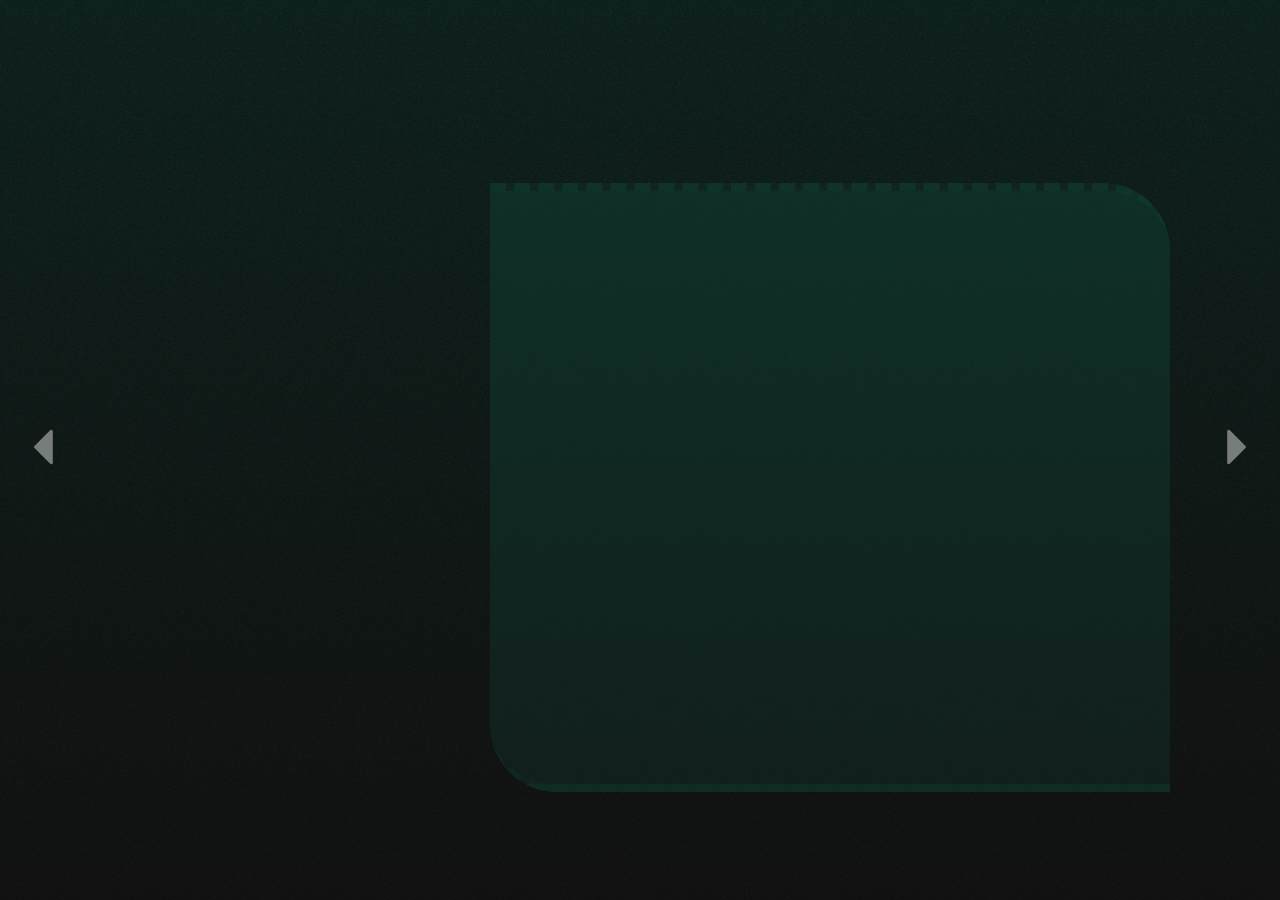
==== view.html @ a77fd152 "uueueueueue" ====
<!DOCTYPE html>
<html>
    <head>
        <meta charset="UTF-8"/>
        <meta name="viewport" content="width=device-width, initial-scale=1, user-scalable=no"/>
        <meta name="theme-color" content="white"/>
        <meta http-equiv="X-UA-Compatible" content="IE=edge, chrome=1"/>
        
        
        <!------------SEO-->
        <!--Type--><meta property="og:type" content="website"/>
        <!--Title--><meta property="og:title" content="Convexgence"/>
        <!--URL--><meta property="og:url" content="https://calmbubbles.github.io/itec101-charprof/view"/>
        <!--Locale--><meta property="og:locale" content="en_US"/>
        <!--Keywords--><meta name="keywords" content="Convexgence">
        
        <!-------Description-->
        <meta property="og:description" content="Desc here"/>
        <meta name="description" content="Desc here"/>
        
        <!-------Image-->
        <meta property="og:image" content="https://calmbubbles.github.io/img/icon.png"/>
        <!--Width--><meta property="og:image:width" content="357"/>
        <!--Height--><meta property="og:image:height" content="357"/>
        <!--Alt--><meta property="og:image:alt" content="Convexgence"/>
        
        <!-------Twitter Card-->
        <!--Type--><meta name="twitter:card" content="summary"/>
        <!--Title--><meta name="twitter:title" content="Convexgence"/>
        <!--Description--><meta name="twitter:description" content="Desc here"/>
        <!--Image--><meta name="twitter:image" content="https://calmbubbles.github.io/img/icon.png"/>
        
        
        <!------------Site-->
        <!--Title--><title>Convexgence</title>
        <!--URL--><link rel="canonical" href="https://calmbubbles.github.io/itec101-charprof/view"/>
        
        <!-------Favicon-->
        <link rel="icon" sizes="256x256" href="/icons/icon.ico" type="image/x-icon"/>
        <link rel="shortcut icon" href="/icons/icon.ico" type="image/x-icon"/>
        
        <!------------Styles-->
        <link href="https://fonts.googleapis.com/css2?family=Syne&display=swap" rel="stylesheet">
        <link href="https://fonts.googleapis.com/css2?family=Archivo+Black&display=swap" rel="stylesheet">
        <link href="styles/main.css" rel="stylesheet" type="text/css">
        <link href="styles/view.css" rel="stylesheet" type="text/css">
    </head>
    
    <body>
        <div id="bggrain"></div>

        <div id="lnav"><img src="img/caret/left.svg"></div>

        <main>
            <div id="top">
                <div id="quote" class="faded"></div>
                <div id="adj" class="faded"></div>
            </div>
            <div id="details">
                <div id="pic">
                    <img id="fpic" class="faded" src="">
                    <img id="mpic" class="faded" src="">
                </div>
                <div id="info">
                    <div id="stats" class="faded"></div>
                    <div id="name">
                        <span id="fname" class="faded"></span>
                        <span id="lname" class="faded"></span>
                    </div>
                    <div id="from" class="faded">
                        from
                        <span id="mfrom"></span>
                    </div>
                    <div id="desc" class="faded"></div>
                </div>
            </div>
        </main>

        <div id="rnav"><img src="img/caret/right.svg"></div>

        <script src="js/Loop.js" type="text/javascript"></script>
        <script src="js/view.js" type="text/javascript"></script>
    </body>
</html>
---- styles/main.css ----
:not(::-webkit-scrollbar)
{
    scrollbar-color: #00f39b transparent;
}

::-webkit-scrollbar
{
    width: 8px;
    height: 8px;
}

:hover > ::-webkit-scrollbar-thumb
{
    background: rgba(223, 223, 223, 0.5);
    border-radius: 16px;
}

::-webkit-scrollbar-thumb:hover
{
    background: #dfdfdf;
}

::-webkit-scrollbar-corner
{
    background: none;
}

::selection
{
    color: #171717;
    background: #dfdfdf;
}

html { height: 100%; }

body
{
    background: linear-gradient(
        #132c26,
        #171717
    );
    color: #dfdfdf;
    margin: 0;
    font-family: "Syne", sans-serif;
    font-weight: 1000;
    font-size: 20px;
}

#bggrain
{
    background: url("../img/grain.svg");
    background-repeat: repeat;
    background-size: 182px;
    opacity: 0.5;
    top: 0;
    left: 0;
    position: absolute;
    width: 100%;
    height: 100%;
    z-index: -1000;
}

img
{
    pointer-events: none;
    user-select: none;
}

.faded
{
    opacity: 0;
    transition: opacity 0.125s;
}
---- styles/view.css ----
body
{
    display: flex;
    height: 100%;
}

#lnav, #rnav
{
    margin: auto 20px;
    cursor: pointer;
}

#lnav img,
#rnav img
{
    width: 50px;
    opacity: 0.5;
    transition: transform 0.25s;
}

#lnav:hover img
{
    transform: translateX(10px);
    opacity: 1;
}

#rnav:hover img
{
    transform: translateX(-10px);
    opacity: 1;
}

main
{
    padding: 20px 0;
    flex: 1;
    overflow-y: auto;
}

#quote
{
    font-size: 24px;
    margin-left: 20px;
}

#details
{
    display: flex;
}

#pic
{
    width: 400px;
    height: 500px;
    display: flex;
    flex-shrink: 0;
    position: relative;
}

#fpic
{
    width: 100%;
    object-fit: contain;
    filter: drop-shadow(40px -20px 0px #0f4135aa) drop-shadow(-20px -20px 0px #00f39baa);
}

#mpic
{
    position: absolute;
    bottom: 0;
    filter: drop-shadow(20px -20px 0px #132c26aa);
    width: 120px;
}

#info
{
    height: 100%;
    background: linear-gradient(
        rgb(15, 65, 53, 0.5),
        rgb(19, 44, 38, 0.5)
    );
    padding: 20px;
    border-top-right-radius: 67px;
    border-bottom-left-radius: 67px;
    border-top: 8px rgb(15, 65, 53, 0.5);
    border-bottom: 8px rgb(19, 44, 38, 0.5);
    border-style: dashed none;
    height: auto;
    corner-shape: bevel;
    margin-right: 20px;
    width: 100%;
}

#stats
{
    font-family: "Courier New", monospace;
    font-weight: bold;
    max-width: 420px;
    margin-right: 50px;
    color: #00feb4;
    display: flex;
    flex-direction: column;
    gap: 10px;
    margin: 10px 50px 20px 20px
}

#stats > div
{
    display: flex;
}

#stats span
{
    display: block;
    margin: auto 8px;
    margin-right: 12px;
}

#stats .bar
{
    background: #00000067;
    width: 100%;
    height: 20px;
    border-bottom-right-radius: 20px;
    border-top-left-radius: 5px;
    border-bottom-left-radius: 5px;
    font-size: 16px;
    margin: auto;
    corner-shape: bevel;
    display: flex;
    position: relative;
    overflow: clip;
}

#stats .bar div
{
    border-top-right-radius: 20px;
    corner-shape: bevel;
}

#name
{
    font-family: "Archivo Black", sans-serif;
    font-size: 50px;
    transform: translateX(-100px);
    text-shadow: 20px -10px 0px #00f39b42;
    color: #A7E4CE;
    vertical-align: top;
}

#from
{
    transform: translateX(100px);
    width: fit-content;
    margin-right: 140px;
    position: relative;
    font-size: 30px;
}

#desc
{
    margin: 20px 20px 20px 50px;
    text-indent: 40px;
    text-align: justify;
}

#adj
{
    margin-left: auto;
    display: flex;
    flex-wrap: wrap;
    justify-content: end;
    gap: 10px;
    font-size: 16px;
}

#adj span
{
    background: #0f4135aa;
    padding: 6px 10px;
}

#top
{
    display: flex;
    gap: 20px;
    margin: 20px 20px 30px;
}
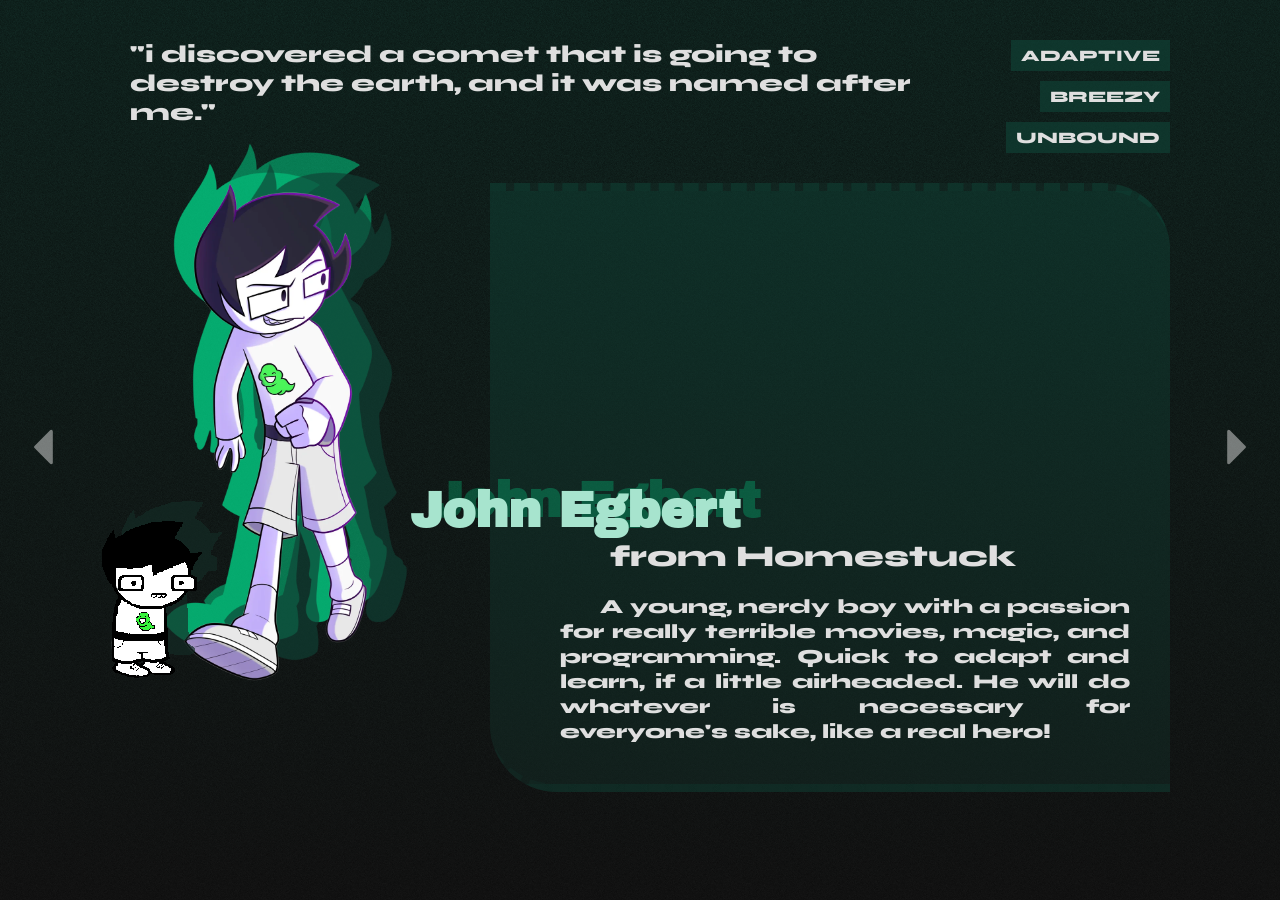
==== commit 83990142: "animations" ====
--- a/view.html
+++ b/view.html
@@ -51,18 +51,18 @@
 
         <div id="lnav"><img src="img/caret/left.svg"></div>
 
-        <main>
+        <main id="main" dir="0" afade="0" moved="0">
             <div id="top">
                 <div id="quote" class="faded"></div>
                 <div id="adj" class="faded"></div>
             </div>
             <div id="details">
                 <div id="pic">
-                    <img id="fpic" class="faded" src="">
+                    <img id="fpic" on="0" src="">
                     <img id="mpic" class="faded" src="">
                 </div>
-                <div id="info">
-                    <div id="stats" class="faded"></div>
+                <div id="info" on="0">
+                    <div id="stats"></div>
                     <div id="name">
                         <span id="fname" class="faded"></span>
                         <span id="lname" class="faded"></span>
--- a/styles/main.css
+++ b/styles/main.css
@@ -44,6 +44,7 @@
     font-family: "Syne", sans-serif;
     font-weight: 1000;
     font-size: 20px;
+    overflow: clip;
 }
 
 #bggrain
@@ -66,8 +67,25 @@
     user-select: none;
 }
 
-.faded
+[afade="0"] .faded
+{
+    transition: opacity 0.25s;
+}
+
+[afade="0"][moved="1"] .faded
+{
+    transition: opacity 0.125s;
+}
+
+.faded[on="0"]
 {
     opacity: 0;
-    transition: opacity 0.125s;
+    pointer-events: none;
+    user-select: none;
+}
+
+@keyframes blink
+{
+    from { opacity: 1; }  
+    to { opacity: 0.5; }  
 }
--- a/styles/view.css
+++ b/styles/view.css
@@ -34,7 +34,22 @@
 {
     padding: 20px 0;
     flex: 1;
-    overflow-y: auto;
+    overflow-y: scroll;
+    transition: opacity 0.25s, transform 0.25s;
+}
+
+main[dir="1"]
+{
+    opacity: 0;
+    transform: translateX(-100%);
+    overflow-y: hidden;
+}
+
+main[dir="-1"]
+{
+    opacity: 0;
+    transform: translateX(100%);
+    overflow-y: hidden;
 }
 
 #quote
@@ -62,6 +77,20 @@
     width: 100%;
     object-fit: contain;
     filter: drop-shadow(40px -20px 0px #0f4135aa) drop-shadow(-20px -20px 0px #00f39baa);
+    transition: transform 0.125s, opacity 0.25s;
+}
+
+[moved="1"] #fpic
+{
+    transition: transform 0.0625s, opacity 0.125s;
+}
+
+#fpic[on="0"]
+{
+    opacity: 0;
+    pointer-events: none;
+    user-select: none;
+    transform: translateY(-80px) rotate(10deg);
 }
 
 #mpic
@@ -74,7 +103,6 @@
 
 #info
 {
-    height: 100%;
     background: linear-gradient(
         rgb(15, 65, 53, 0.5),
         rgb(19, 44, 38, 0.5)
@@ -85,10 +113,18 @@
     border-top: 8px rgb(15, 65, 53, 0.5);
     border-bottom: 8px rgb(19, 44, 38, 0.5);
     border-style: dashed none;
-    height: auto;
     corner-shape: bevel;
     margin-right: 20px;
     width: 100%;
+    height: auto;
+}
+
+#info[on="0"]
+{
+    animation: 1s blink alternate infinite;
+    overflow: clip;
+    user-select: none;
+    height: 50vh;
 }
 
 #stats
@@ -101,12 +137,26 @@
     display: flex;
     flex-direction: column;
     gap: 10px;
-    margin: 10px 50px 20px 20px
+    margin: 10px 50px 20px 20px;
 }
 
 #stats > div
 {
     display: flex;
+    transition: transform 0.125s, opacity 0.25s;
+}
+
+[moved="1"] #stats > div
+{
+    transition: transform 0.0625s, opacity 0.125s;
+}
+
+#stats > [on="0"]
+{
+    opacity: 0;
+    pointer-events: none;
+    user-select: none;
+    transform: translateX(100px);
 }
 
 #stats span
@@ -136,6 +186,18 @@
 {
     border-top-right-radius: 20px;
     corner-shape: bevel;
+    transition: transform 0.25s;
+    transform-origin: left;
+}
+
+[moved="1"] #stats .bar div
+{
+    transition: transform 0.125s;
+}
+
+#stats > [on="0"] .bar div
+{
+    transform: scaleX(0);
 }
 
 #name
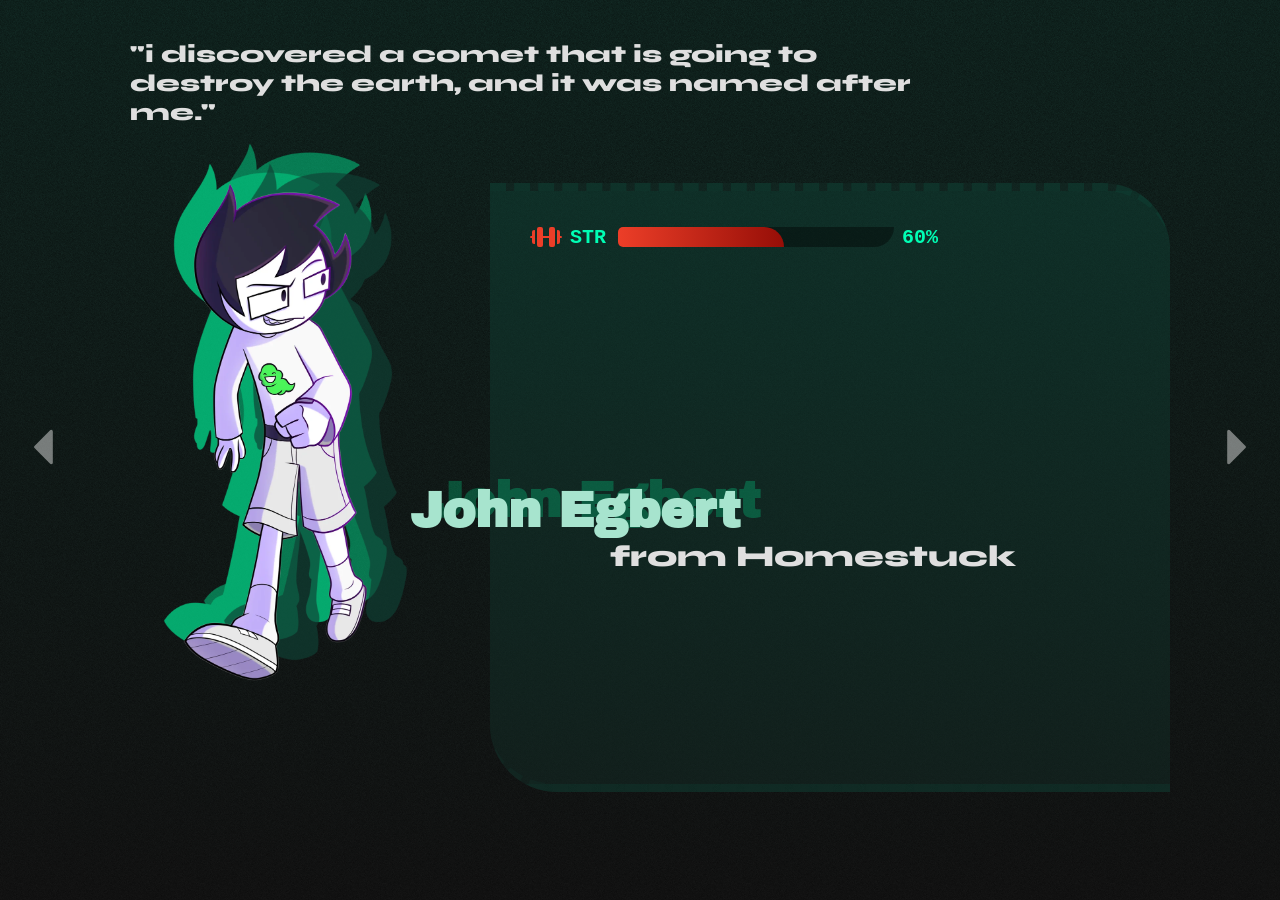
==== commit ebd38552: "another fix" ====
--- a/view.html
+++ b/view.html
@@ -53,25 +53,25 @@
 
         <main id="main" dir="0" afade="0" moved="0">
             <div id="top">
-                <div id="quote" class="faded"></div>
-                <div id="adj" class="faded"></div>
+                <div id="quote" class="faded" on="0"></div>
+                <div id="adj" class="faded" on="0"></div>
             </div>
             <div id="details">
                 <div id="pic">
                     <img id="fpic" on="0" src="">
-                    <img id="mpic" class="faded" src="">
+                    <img id="mpic" class="faded" on="0" src="">
                 </div>
                 <div id="info" on="0">
                     <div id="stats"></div>
                     <div id="name">
-                        <span id="fname" class="faded"></span>
-                        <span id="lname" class="faded"></span>
+                        <span id="fname" class="faded" on="0"></span>
+                        <span id="lname" class="faded" on="0"></span>
                     </div>
-                    <div id="from" class="faded">
+                    <div id="from" class="faded" on="0">
                         from
                         <span id="mfrom"></span>
                     </div>
-                    <div id="desc" class="faded"></div>
+                    <div id="desc" class="faded" on="0"></div>
                 </div>
             </div>
         </main>
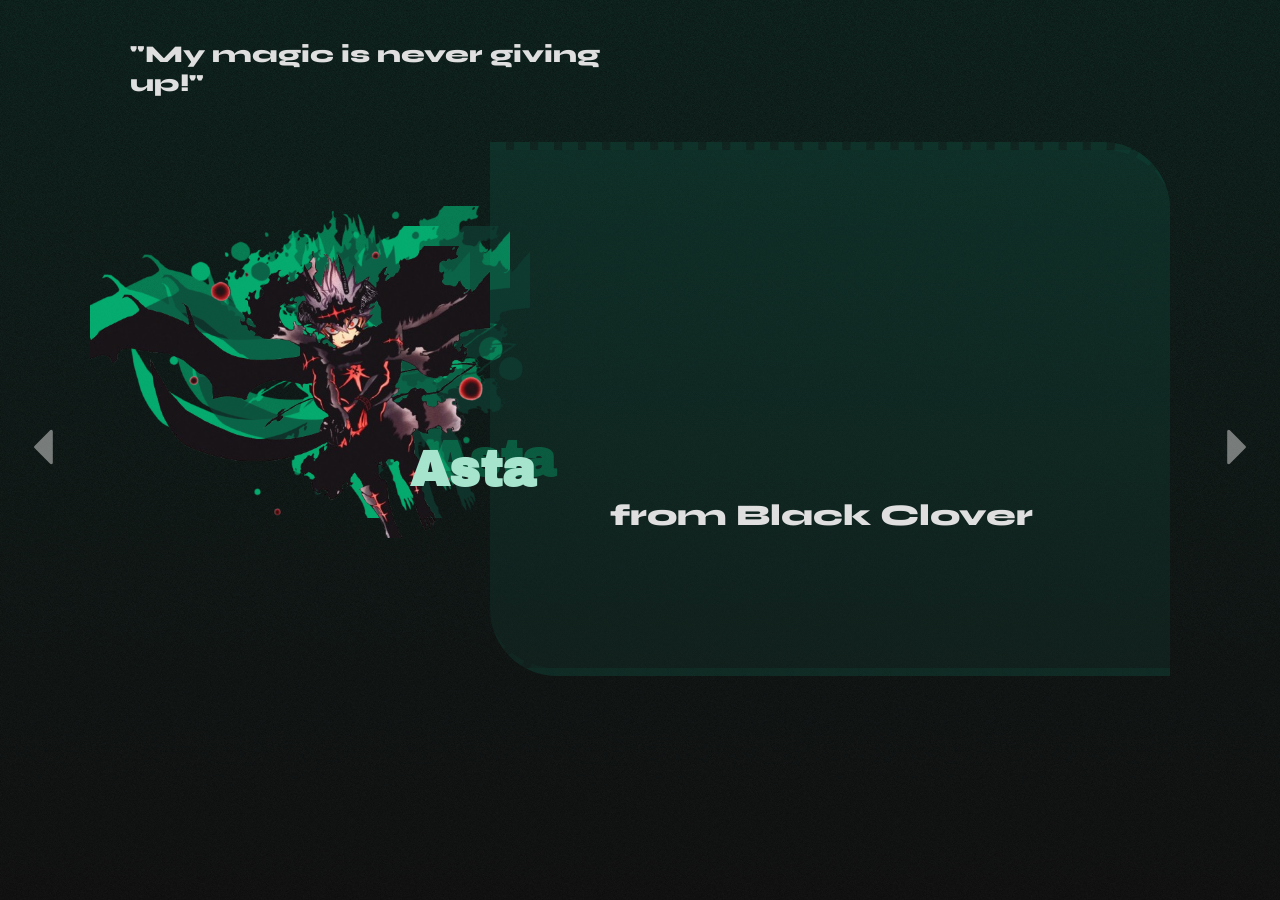
==== commit cf4ba903: "Add files via upload" ====
--- a/view.html
+++ b/view.html
@@ -15,20 +15,20 @@
         <!--Keywords--><meta name="keywords" content="Convexgence">
         
         <!-------Description-->
-        <meta property="og:description" content="Desc here"/>
-        <meta name="description" content="Desc here"/>
+        <meta property="og:description" content="A fictional game from a fictional world"/>
+        <meta name="description" content="A fictional game from a fictional world"/>
         
         <!-------Image-->
-        <meta property="og:image" content="https://calmbubbles.github.io/img/icon.png"/>
-        <!--Width--><meta property="og:image:width" content="357"/>
-        <!--Height--><meta property="og:image:height" content="357"/>
+        <meta property="og:image" content="https://calmbubbles.github.io/itec101-charprof/img/icon-min.png"/>
+        <!--Width--><meta property="og:image:width" content="400"/>
+        <!--Height--><meta property="og:image:height" content="400"/>
         <!--Alt--><meta property="og:image:alt" content="Convexgence"/>
         
         <!-------Twitter Card-->
         <!--Type--><meta name="twitter:card" content="summary"/>
         <!--Title--><meta name="twitter:title" content="Convexgence"/>
-        <!--Description--><meta name="twitter:description" content="Desc here"/>
-        <!--Image--><meta name="twitter:image" content="https://calmbubbles.github.io/img/icon.png"/>
+        <!--Description--><meta name="twitter:description" content="A fictional game from a fictional world"/>
+        <!--Image--><meta name="twitter:image" content="https://calmbubbles.github.io/itec101-charprof/img/icon-min.png"/>
         
         
         <!------------Site-->
@@ -36,8 +36,8 @@
         <!--URL--><link rel="canonical" href="https://calmbubbles.github.io/itec101-charprof/view"/>
         
         <!-------Favicon-->
-        <link rel="icon" sizes="256x256" href="/icons/icon.ico" type="image/x-icon"/>
-        <link rel="shortcut icon" href="/icons/icon.ico" type="image/x-icon"/>
+        <link rel="icon" sizes="256x256" href="icons/icon.ico" type="image/x-icon"/>
+        <link rel="shortcut icon" href="icons/icon.ico" type="image/x-icon"/>
         
         <!------------Styles-->
         <link href="https://fonts.googleapis.com/css2?family=Syne&display=swap" rel="stylesheet">
@@ -81,4 +81,4 @@
         <script src="js/Loop.js" type="text/javascript"></script>
         <script src="js/view.js" type="text/javascript"></script>
     </body>
-</html>+</html>
--- a/styles/main.css
+++ b/styles/main.css
@@ -31,20 +31,26 @@
     background: #dfdfdf;
 }
 
-html { height: 100%; }
-
-body
+html
 {
+    height: 100%;
     background: linear-gradient(
         #132c26,
         #171717
     );
+}
+
+body
+{
+   
     color: #dfdfdf;
     margin: 0;
     font-family: "Syne", sans-serif;
     font-weight: 1000;
     font-size: 20px;
     overflow: clip;
+    display: flex;
+    height: 100%;
 }
 
 #bggrain
@@ -55,7 +61,7 @@
     opacity: 0.5;
     top: 0;
     left: 0;
-    position: absolute;
+    position: fixed;
     width: 100%;
     height: 100%;
     z-index: -1000;
@@ -79,7 +85,7 @@
 
 .faded[on="0"]
 {
-    opacity: 0;
+    opacity: 0 !important;
     pointer-events: none;
     user-select: none;
 }
--- a/styles/view.css
+++ b/styles/view.css
@@ -1,9 +1,3 @@
-body
-{
-    display: flex;
-    height: 100%;
-}
-
 #lnav, #rnav
 {
     margin: auto 20px;
@@ -34,6 +28,7 @@
 {
     padding: 20px 0;
     flex: 1;
+    overflow-x: clip;
     overflow-y: scroll;
     transition: opacity 0.25s, transform 0.25s;
 }
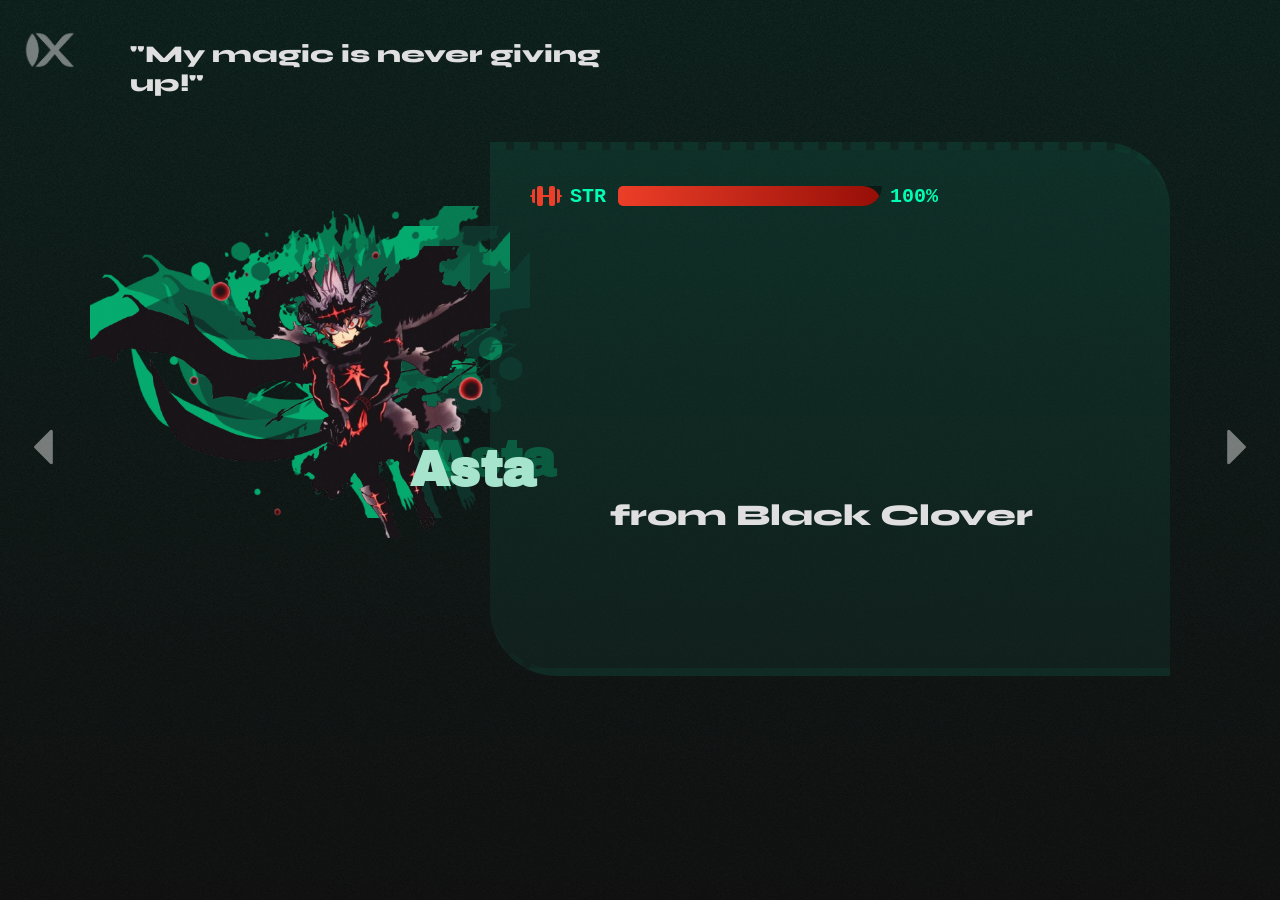
==== commit 56d4f3fd: "BILISAN MOOOOOO" ====
--- a/view.html
+++ b/view.html
@@ -49,6 +49,8 @@
     <body>
         <div id="bggrain"></div>
 
+        <a id="home" href="../"><img src="img/home.png"></a>
+
         <div id="lnav"><img src="img/caret/left.svg"></div>
 
         <main id="main" dir="0" afade="0" moved="0">
--- a/styles/view.css
+++ b/styles/view.css
@@ -242,4 +242,22 @@
     display: flex;
     gap: 20px;
     margin: 20px 20px 30px;
+}
+
+#home
+{
+    position: absolute;
+    margin: 20px;
+    opacity: 0.5;
+}
+
+#home:hover
+{
+    opacity: 1;
+    z-index: 200;
+}
+
+#home img
+{
+    width: 60px;
 }
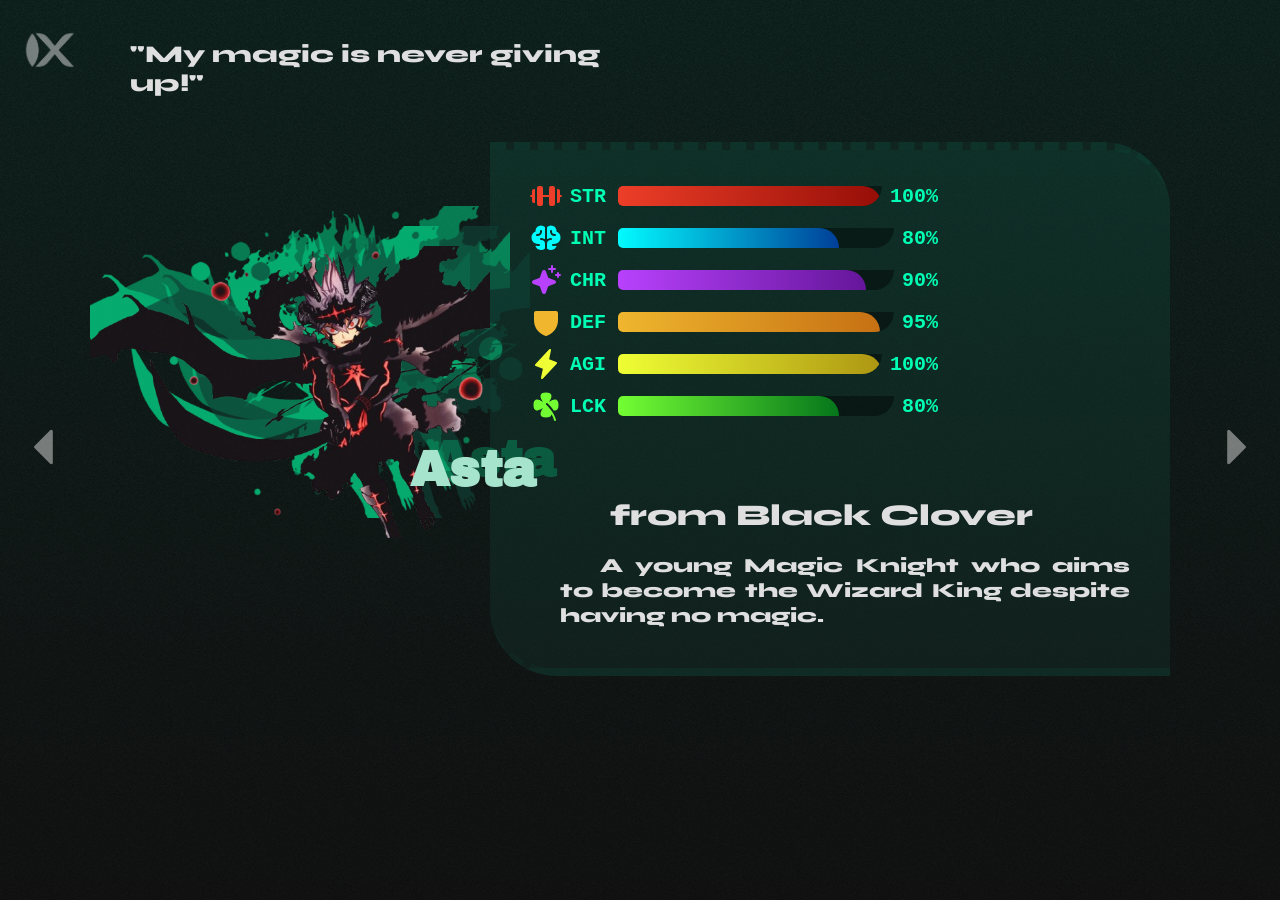
==== commit 25a5d09a: "Update view.html" ====
--- a/view.html
+++ b/view.html
@@ -49,7 +49,7 @@
     <body>
         <div id="bggrain"></div>
 
-        <a id="home" href="../"><img src="img/home.png"></a>
+        <a id="home" href="itec101-charprof"><img src="img/home.png"></a>
 
         <div id="lnav"><img src="img/caret/left.svg"></div>
 
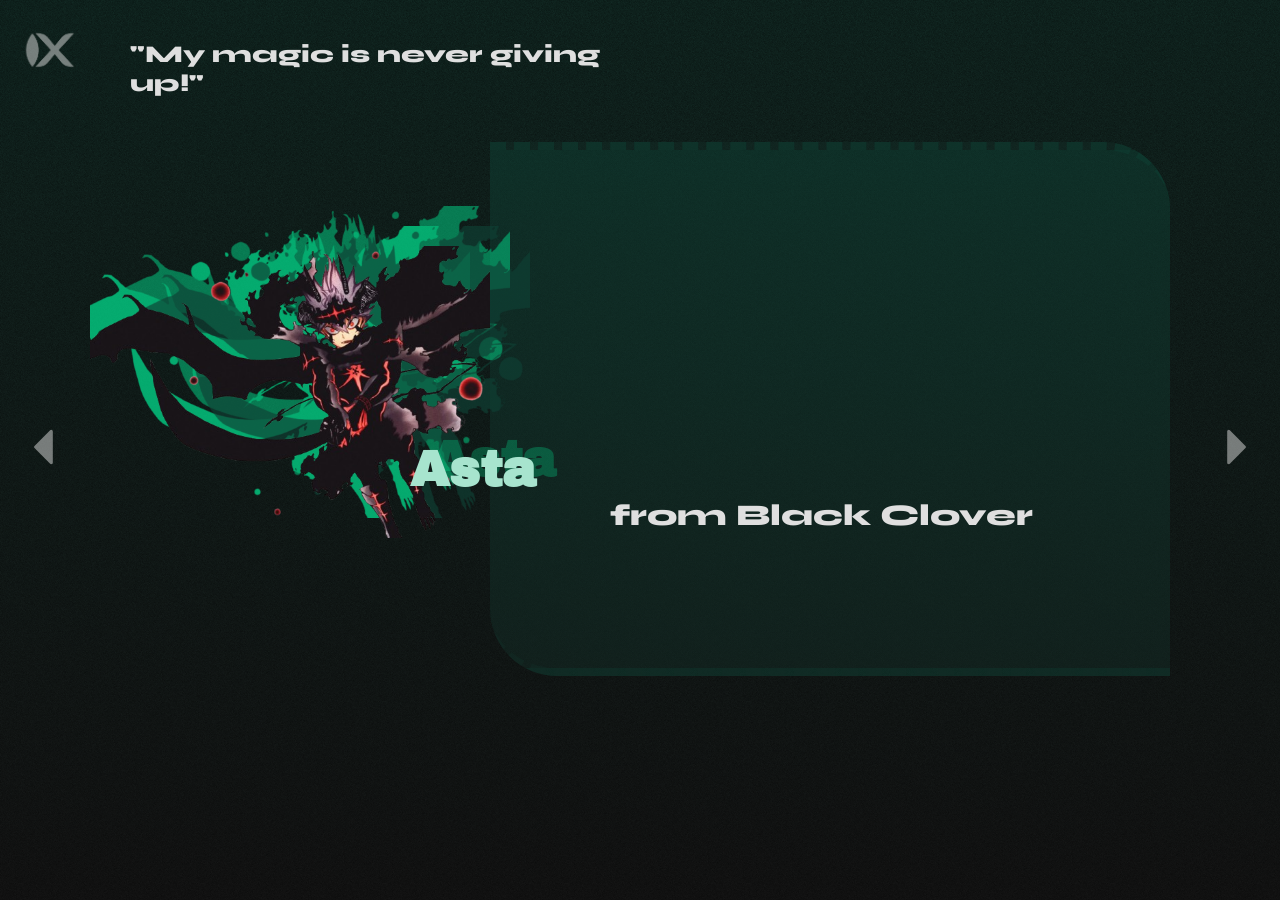
==== commit 767c908e: "Update view.html" ====
--- a/view.html
+++ b/view.html
@@ -49,7 +49,7 @@
     <body>
         <div id="bggrain"></div>
 
-        <a id="home" href="itec101-charprof"><img src="img/home.png"></a>
+        <a id="home" href="../itec101-charprof"><img src="img/home.png"></a>
 
         <div id="lnav"><img src="img/caret/left.svg"></div>
 
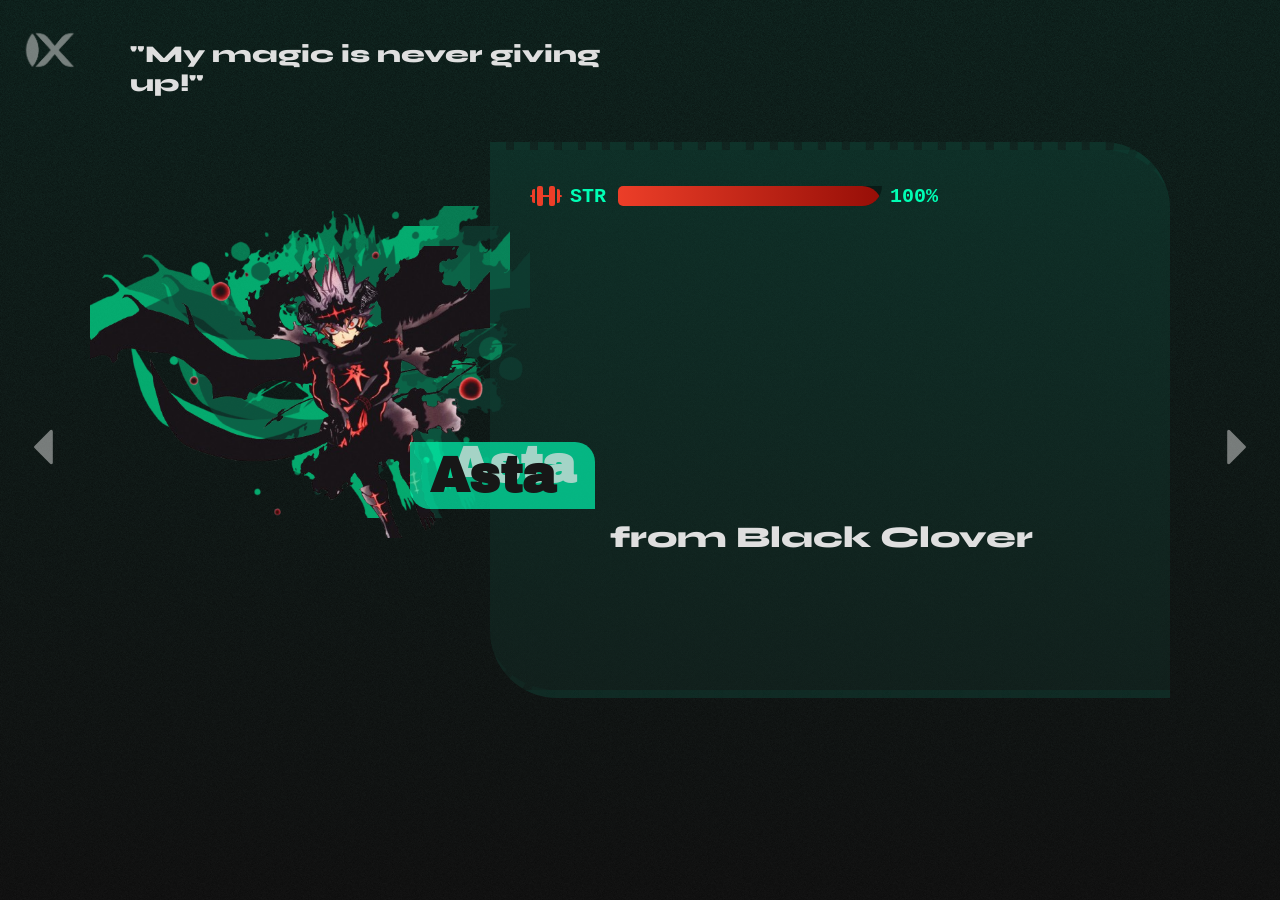
==== commit 82246db6: "bugfixes + mobile support sorry oa ako e AAHHAHAHA" ====
--- a/view.html
+++ b/view.html
@@ -65,7 +65,7 @@
                 </div>
                 <div id="info" on="0">
                     <div id="stats"></div>
-                    <div id="name">
+                    <div id="cname" on="0">
                         <span id="fname" class="faded" on="0"></span>
                         <span id="lname" class="faded" on="0"></span>
                     </div>
--- a/styles/main.css
+++ b/styles/main.css
@@ -1,30 +1,3 @@
-:not(::-webkit-scrollbar)
-{
-    scrollbar-color: #00f39b transparent;
-}
-
-::-webkit-scrollbar
-{
-    width: 8px;
-    height: 8px;
-}
-
-:hover > ::-webkit-scrollbar-thumb
-{
-    background: rgba(223, 223, 223, 0.5);
-    border-radius: 16px;
-}
-
-::-webkit-scrollbar-thumb:hover
-{
-    background: #dfdfdf;
-}
-
-::-webkit-scrollbar-corner
-{
-    background: none;
-}
-
 ::selection
 {
     color: #171717;
@@ -33,7 +6,7 @@
 
 html
 {
-    height: 100%;
+    height: 100vh;
     background: linear-gradient(
         #132c26,
         #171717
@@ -63,7 +36,7 @@
     left: 0;
     position: fixed;
     width: 100%;
-    height: 100%;
+    height: 100vh;
     z-index: -1000;
 }
 
@@ -94,4 +67,42 @@
 {
     from { opacity: 1; }  
     to { opacity: 0.5; }  
+}
+
+@media (hover: hover) and (pointer: fine)
+{
+    :not(::-webkit-scrollbar)
+    {
+        scrollbar-color: #00f39b transparent;
+    }
+
+    ::-webkit-scrollbar
+    {
+        width: 8px;
+        height: 8px;
+    }
+
+    :hover > ::-webkit-scrollbar-thumb
+    {
+        background: rgba(223, 223, 223, 0.5);
+        border-radius: 16px;
+    }
+
+    ::-webkit-scrollbar-thumb:hover
+    {
+        background: #dfdfdf;
+    }
+
+    ::-webkit-scrollbar-corner
+    {
+        background: none;
+    }
+}
+
+@media (hover: none) and (pointer: coarse)
+{
+    a
+    {
+        cursor: default;
+    }
 }
--- a/styles/view.css
+++ b/styles/view.css
@@ -10,18 +10,6 @@
     width: 50px;
     opacity: 0.5;
     transition: transform 0.25s;
-}
-
-#lnav:hover img
-{
-    transform: translateX(10px);
-    opacity: 1;
-}
-
-#rnav:hover img
-{
-    transform: translateX(-10px);
-    opacity: 1;
 }
 
 main
@@ -127,7 +115,6 @@
     font-family: "Courier New", monospace;
     font-weight: bold;
     max-width: 420px;
-    margin-right: 50px;
     color: #00feb4;
     display: flex;
     flex-direction: column;
@@ -195,14 +182,40 @@
     transform: scaleX(0);
 }
 
-#name
+#cname
 {
     font-family: "Archivo Black", sans-serif;
     font-size: 50px;
     transform: translateX(-100px);
-    text-shadow: 20px -10px 0px #00f39b42;
-    color: #A7E4CE;
+    text-shadow: 20px -10px 0px #dfdfdfbb;
     vertical-align: top;
+    color: #171717;
+    background: #00feb4aa;
+    padding: 6px 20px;
+    padding-right: 40px;
+    border-top-right-radius: 20px;
+    border-bottom-left-radius: 20px;
+    corner-shape: bevel;
+    width: fit-content;
+    word-break: break-word;
+}
+
+[afade="0"] #cname
+{
+    transition: transform 0.25s, background 0.25s;
+}
+
+[afade="0"][moved="1"] #cname
+{
+    transition: transform 0.125s, background 0.125s;
+}
+
+#cname[on="0"]
+{
+    transform: translateX(-150px);
+    background: transparent;
+    pointer-events: none;
+    user-select: none;
 }
 
 #from
@@ -210,6 +223,7 @@
     transform: translateX(100px);
     width: fit-content;
     margin-right: 140px;
+    margin-top: 10px;
     position: relative;
     font-size: 30px;
 }
@@ -233,6 +247,7 @@
 
 #adj span
 {
+    height: min-content;
     background: #0f4135aa;
     padding: 6px 10px;
 }
@@ -249,15 +264,146 @@
     position: absolute;
     margin: 20px;
     opacity: 0.5;
-}
-
-#home:hover
-{
-    opacity: 1;
-    z-index: 200;
+    z-index: 1000;
 }
 
 #home img
 {
     width: 60px;
+}
+
+@media (hover: hover) and (pointer: fine)
+{
+    #lnav:hover img
+    {
+        transform: translateX(10px);
+        opacity: 1;
+    }
+
+    #rnav:hover img
+    {
+        transform: translateX(-10px);
+        opacity: 1;
+    }
+
+    #home:hover
+    {
+        opacity: 1;
+    }
+}
+
+@media (hover: none) and (pointer: coarse)
+{
+    #lnav, #rnav
+    {
+        cursor: initial;
+    }
+
+    #lnav:active img
+    {
+        transform: translateX(10px);
+        opacity: 1;
+    }
+
+    #rnav:active img
+    {
+        transform: translateX(-10px);
+        opacity: 1;
+    }
+
+    #home:active
+    {
+        opacity: 1;
+    }
+}
+
+@media only screen and (max-width: 1087px)
+{
+    #pic
+    {
+        width: 100%;
+    }
+
+    #details
+    {
+        flex-direction: column;
+    }
+
+    #cname
+    {
+        transform: none;
+    }
+
+    #quote
+    {
+        margin: 0;
+    }
+
+    #desc
+    {
+        width: calc(100% - 20px);
+        margin: 20px 10px 20px 10px;
+    }
+
+    #stats
+    {
+        margin: 10px auto 20px auto;
+    }
+
+    #info
+    {
+        width: auto;
+        margin: 0;
+        margin-top: 20px;
+    }
+
+    #from
+    {
+        transform: translateX(30px);
+        margin-right: 45px;
+    }
+}
+
+@media only screen and (max-width: 670px)
+{
+    #lnav, #rnav
+    {
+        margin: auto 0;
+        z-index: 1000;
+        position: absolute;
+        top: 50%;
+        transform: translateY(-50%);
+    }
+
+    #rnav
+    {
+        right: 0;
+    }
+
+    main
+    {
+        padding-top: 80px;
+    }
+
+    #details
+    {
+        margin: 0 30px;
+    }
+
+    #info
+    {
+        border-top-right-radius: 42px;
+        border-bottom-left-radius: 42px;
+    }
+
+    #pic
+    {
+        width: 100%;
+        height: 300px;
+    }
+
+    #mpic
+    {
+        width: 100px;
+    }
 }
